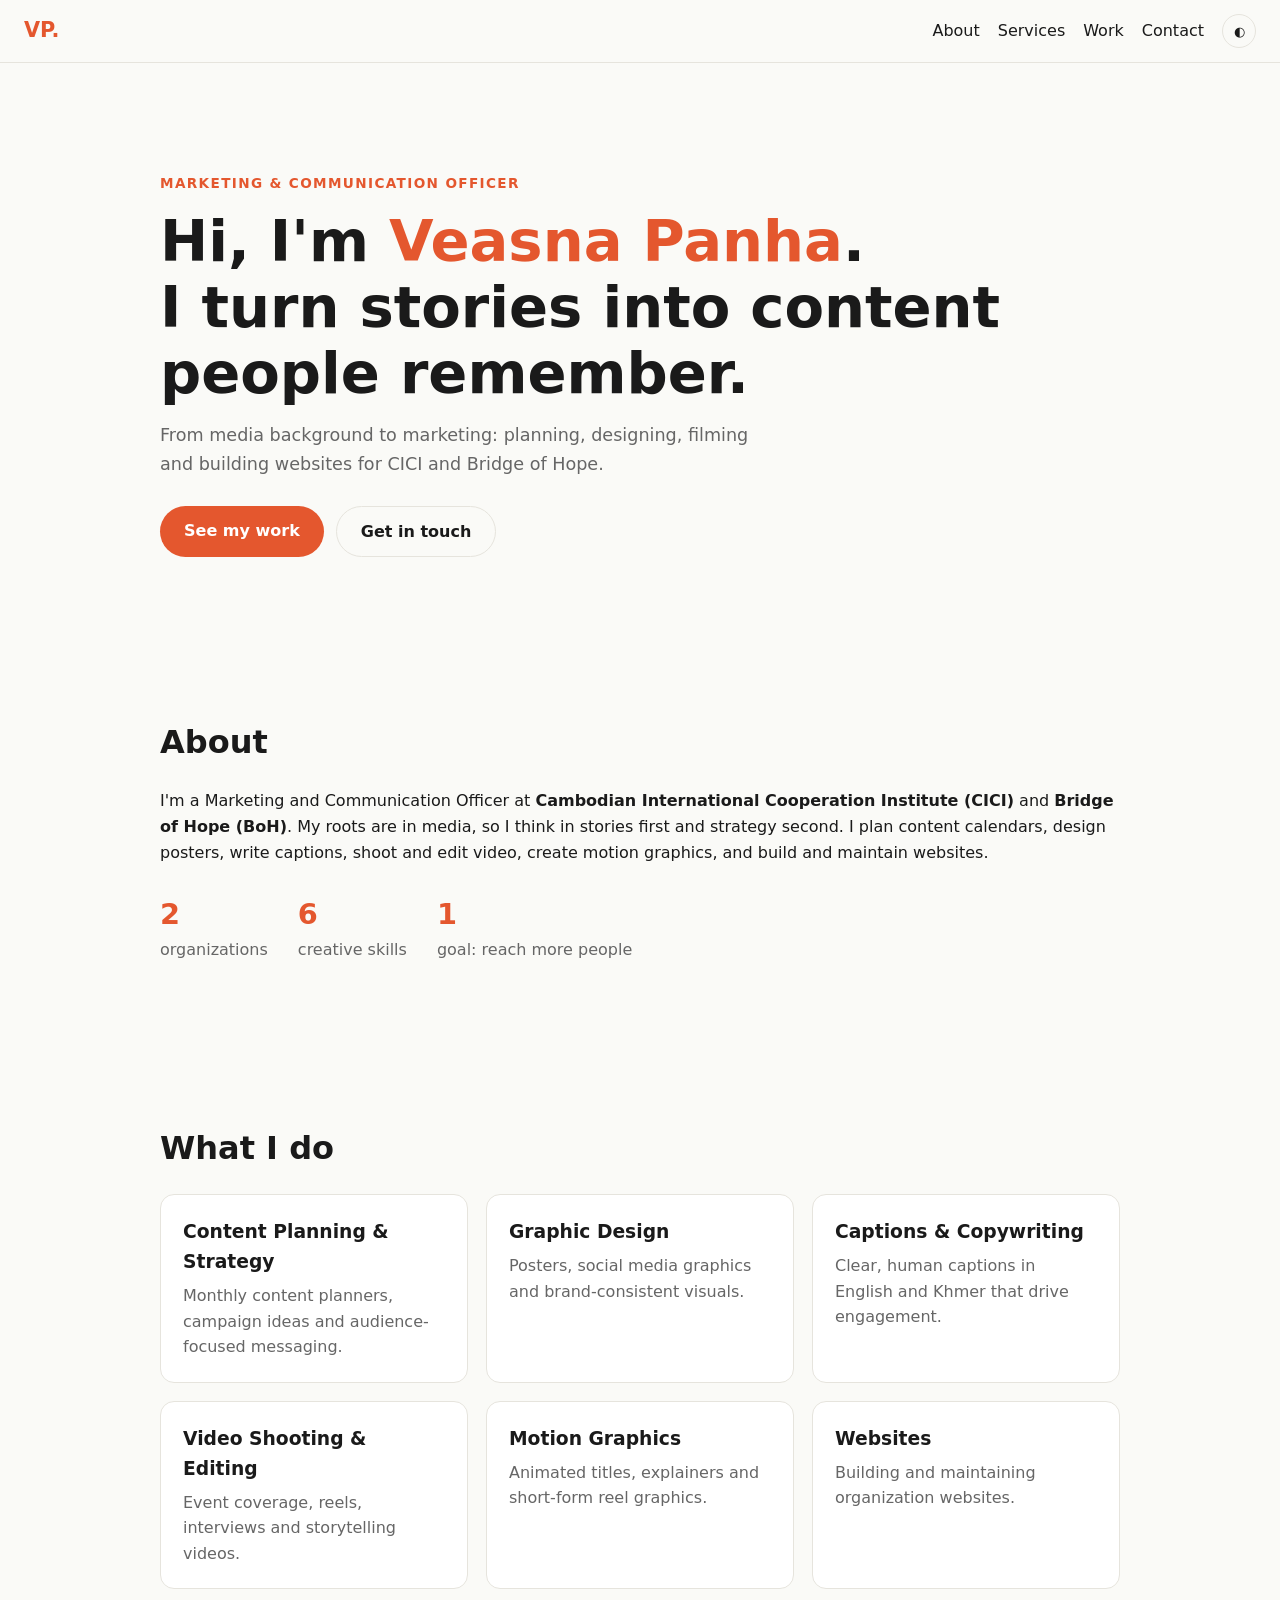
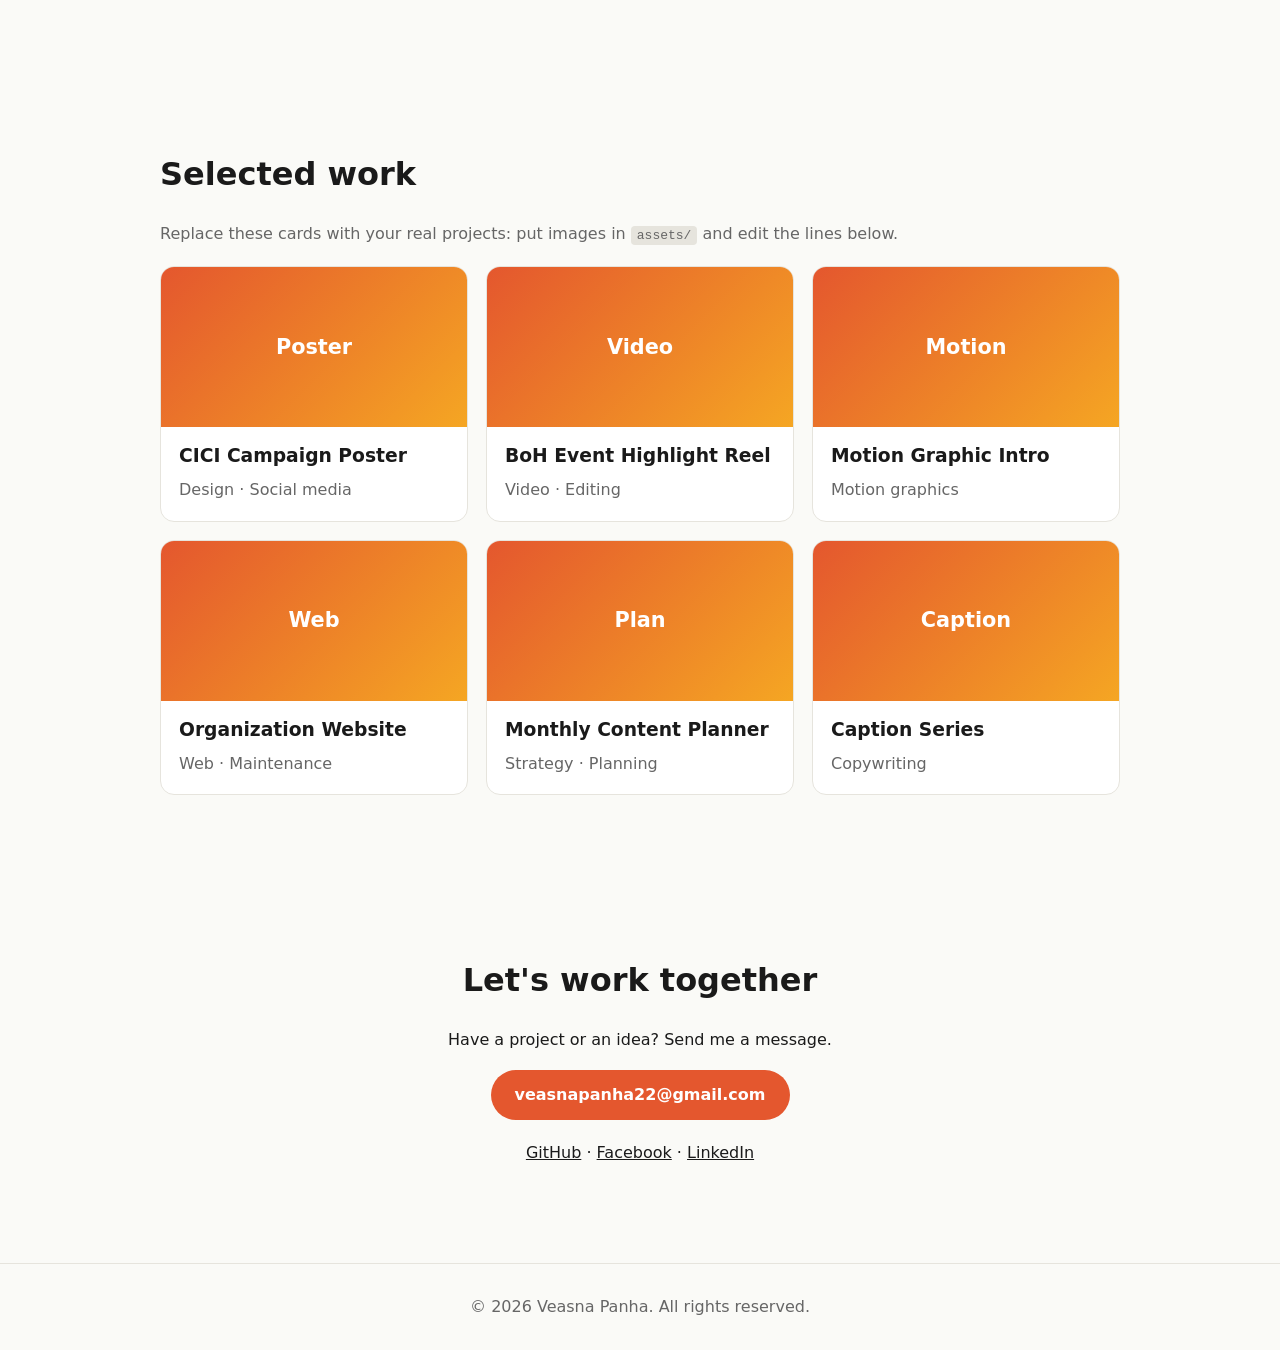
==== index.html @ 4742e097 "Add portfolio website Co-Authored-By: Claude Sonnet 5.5 <noreply@anthropic.com> Claude-Session: http" ====
<!doctype html>
<html lang="en">
<head>
<meta charset="utf-8">
<meta name="viewport" content="width=device-width, initial-scale=1">
<title>Veasna Panha — Marketing & Communication Officer</title>
<meta name="description" content="Portfolio of Veasna Panha: marketing strategy, content planning, design, video, motion graphics and web.">
<link rel="stylesheet" href="style.css">
</head>
<body>
<header class="nav">
  <a class="logo" href="#home">VP.</a>
  <nav>
    <a href="#about">About</a>
    <a href="#services">Services</a>
    <a href="#work">Work</a>
    <a href="#contact">Contact</a>
    <button id="theme" aria-label="Toggle dark mode">◐</button>
  </nav>
</header>

<main>
<section id="home" class="hero">
  <p class="eyebrow">Marketing &amp; Communication Officer</p>
  <h1>Hi, I'm <span>Veasna Panha</span>.<br>I turn stories into content people remember.</h1>
  <p class="lead">From media background to marketing: planning, designing, filming and building websites for CICI and Bridge of Hope.</p>
  <div class="cta">
    <a class="btn" href="#work">See my work</a>
    <a class="btn ghost" href="#contact">Get in touch</a>
  </div>
</section>

<section id="about">
  <h2>About</h2>
  <p>I'm a Marketing and Communication Officer at <strong>Cambodian International Cooperation Institute (CICI)</strong> and <strong>Bridge of Hope (BoH)</strong>. My roots are in media, so I think in stories first and strategy second. I plan content calendars, design posters, write captions, shoot and edit video, create motion graphics, and build and maintain websites.</p>
  <ul class="stats">
    <li><b>2</b> organizations</li>
    <li><b>6</b> creative skills</li>
    <li><b>1</b> goal: reach more people</li>
  </ul>
</section>

<section id="services">
  <h2>What I do</h2>
  <div class="grid">
    <article><h3>Content Planning &amp; Strategy</h3><p>Monthly content planners, campaign ideas and audience-focused messaging.</p></article>
    <article><h3>Graphic Design</h3><p>Posters, social media graphics and brand-consistent visuals.</p></article>
    <article><h3>Captions &amp; Copywriting</h3><p>Clear, human captions in English and Khmer that drive engagement.</p></article>
    <article><h3>Video Shooting &amp; Editing</h3><p>Event coverage, reels, interviews and storytelling videos.</p></article>
    <article><h3>Motion Graphics</h3><p>Animated titles, explainers and short-form reel graphics.</p></article>
    <article><h3>Websites</h3><p>Building and maintaining organization websites.</p></article>
  </div>
</section>

<section id="work">
  <h2>Selected work</h2>
  <p class="muted">Replace these cards with your real projects: put images in <code>assets/</code> and edit the lines below.</p>
  <div class="grid work">
    <a class="card" href="#"><div class="thumb">Poster</div><h3>CICI Campaign Poster</h3><p>Design · Social media</p></a>
    <a class="card" href="#"><div class="thumb">Video</div><h3>BoH Event Highlight Reel</h3><p>Video · Editing</p></a>
    <a class="card" href="#"><div class="thumb">Motion</div><h3>Motion Graphic Intro</h3><p>Motion graphics</p></a>
    <a class="card" href="#"><div class="thumb">Web</div><h3>Organization Website</h3><p>Web · Maintenance</p></a>
    <a class="card" href="#"><div class="thumb">Plan</div><h3>Monthly Content Planner</h3><p>Strategy · Planning</p></a>
    <a class="card" href="#"><div class="thumb">Caption</div><h3>Caption Series</h3><p>Copywriting</p></a>
  </div>
</section>

<section id="contact">
  <h2>Let's work together</h2>
  <p>Have a project or an idea? Send me a message.</p>
  <a class="btn" href="mailto:veasnapanha22@gmail.com">veasnapanha22@gmail.com</a>
  <p class="social"><a href="https://github.com/VeasnaPanha">GitHub</a> · <a href="#">Facebook</a> · <a href="#">LinkedIn</a></p>
</section>
</main>

<footer>© <span id="year"></span> Veasna Panha. All rights reserved.</footer>
<script src="script.js"></script>
</body>
</html>
---- style.css ----
:root{--bg:#fafaf7;--fg:#1a1a1a;--muted:#666;--card:#fff;--accent:#e4572e;--line:#e6e4dd}
[data-theme=dark]{--bg:#121212;--fg:#f2f2f2;--muted:#a0a0a0;--card:#1c1c1c;--accent:#ff7a50;--line:#2a2a2a}
*{box-sizing:border-box;margin:0}
html{scroll-behavior:smooth}
body{font-family:system-ui,-apple-system,Segoe UI,sans-serif;background:var(--bg);color:var(--fg);line-height:1.6}
a{color:inherit}
section{max-width:1000px;margin:auto;padding:80px 20px}
h2{font-size:2rem;margin-bottom:20px}
.nav{position:sticky;top:0;display:flex;justify-content:space-between;align-items:center;padding:14px 24px;background:var(--bg);border-bottom:1px solid var(--line);z-index:5}
.logo{font-weight:800;text-decoration:none;font-size:1.3rem;color:var(--accent)}
.nav nav{display:flex;gap:18px;align-items:center}
.nav a{text-decoration:none}.nav a:hover{color:var(--accent)}
#theme{background:none;border:1px solid var(--line);color:var(--fg);border-radius:50%;width:34px;height:34px;cursor:pointer}
.hero{padding-top:110px}
.eyebrow{color:var(--accent);font-weight:600;text-transform:uppercase;letter-spacing:.1em;font-size:.85rem}
h1{font-size:clamp(2rem,6vw,3.6rem);line-height:1.15;margin:14px 0}
h1 span{color:var(--accent)}
.lead{color:var(--muted);max-width:600px;font-size:1.1rem}
.cta{margin-top:28px;display:flex;gap:12px;flex-wrap:wrap}
.btn{display:inline-block;background:var(--accent);color:#fff;padding:12px 24px;border-radius:999px;text-decoration:none;font-weight:600}
.btn.ghost{background:none;color:var(--fg);border:1px solid var(--line)}
.stats{display:flex;gap:30px;flex-wrap:wrap;list-style:none;padding:0;margin-top:26px;color:var(--muted)}
.stats b{font-size:1.8rem;color:var(--accent);display:block}
.grid{display:grid;grid-template-columns:repeat(auto-fill,minmax(270px,1fr));gap:18px;margin-top:20px}
article,.card{background:var(--card);border:1px solid var(--line);border-radius:14px;padding:22px;text-decoration:none}
article h3,.card h3{margin-bottom:6px}
article p,.card p,.muted{color:var(--muted)}
.card{padding:0;overflow:hidden;transition:transform .2s}.card:hover{transform:translateY(-4px)}
.card h3,.card p{padding:0 18px}.card p{padding-bottom:18px}
.thumb{height:160px;background:linear-gradient(135deg,var(--accent),#f5a623);display:grid;place-items:center;color:#fff;font-weight:700;font-size:1.3rem;margin-bottom:14px}
code{background:var(--line);padding:2px 6px;border-radius:4px}
#contact{text-align:center}#contact p{margin-bottom:18px}.social{margin-top:20px}
footer{text-align:center;padding:30px;color:var(--muted);border-top:1px solid var(--line)}
@media(max-width:560px){.nav nav a{display:none}}
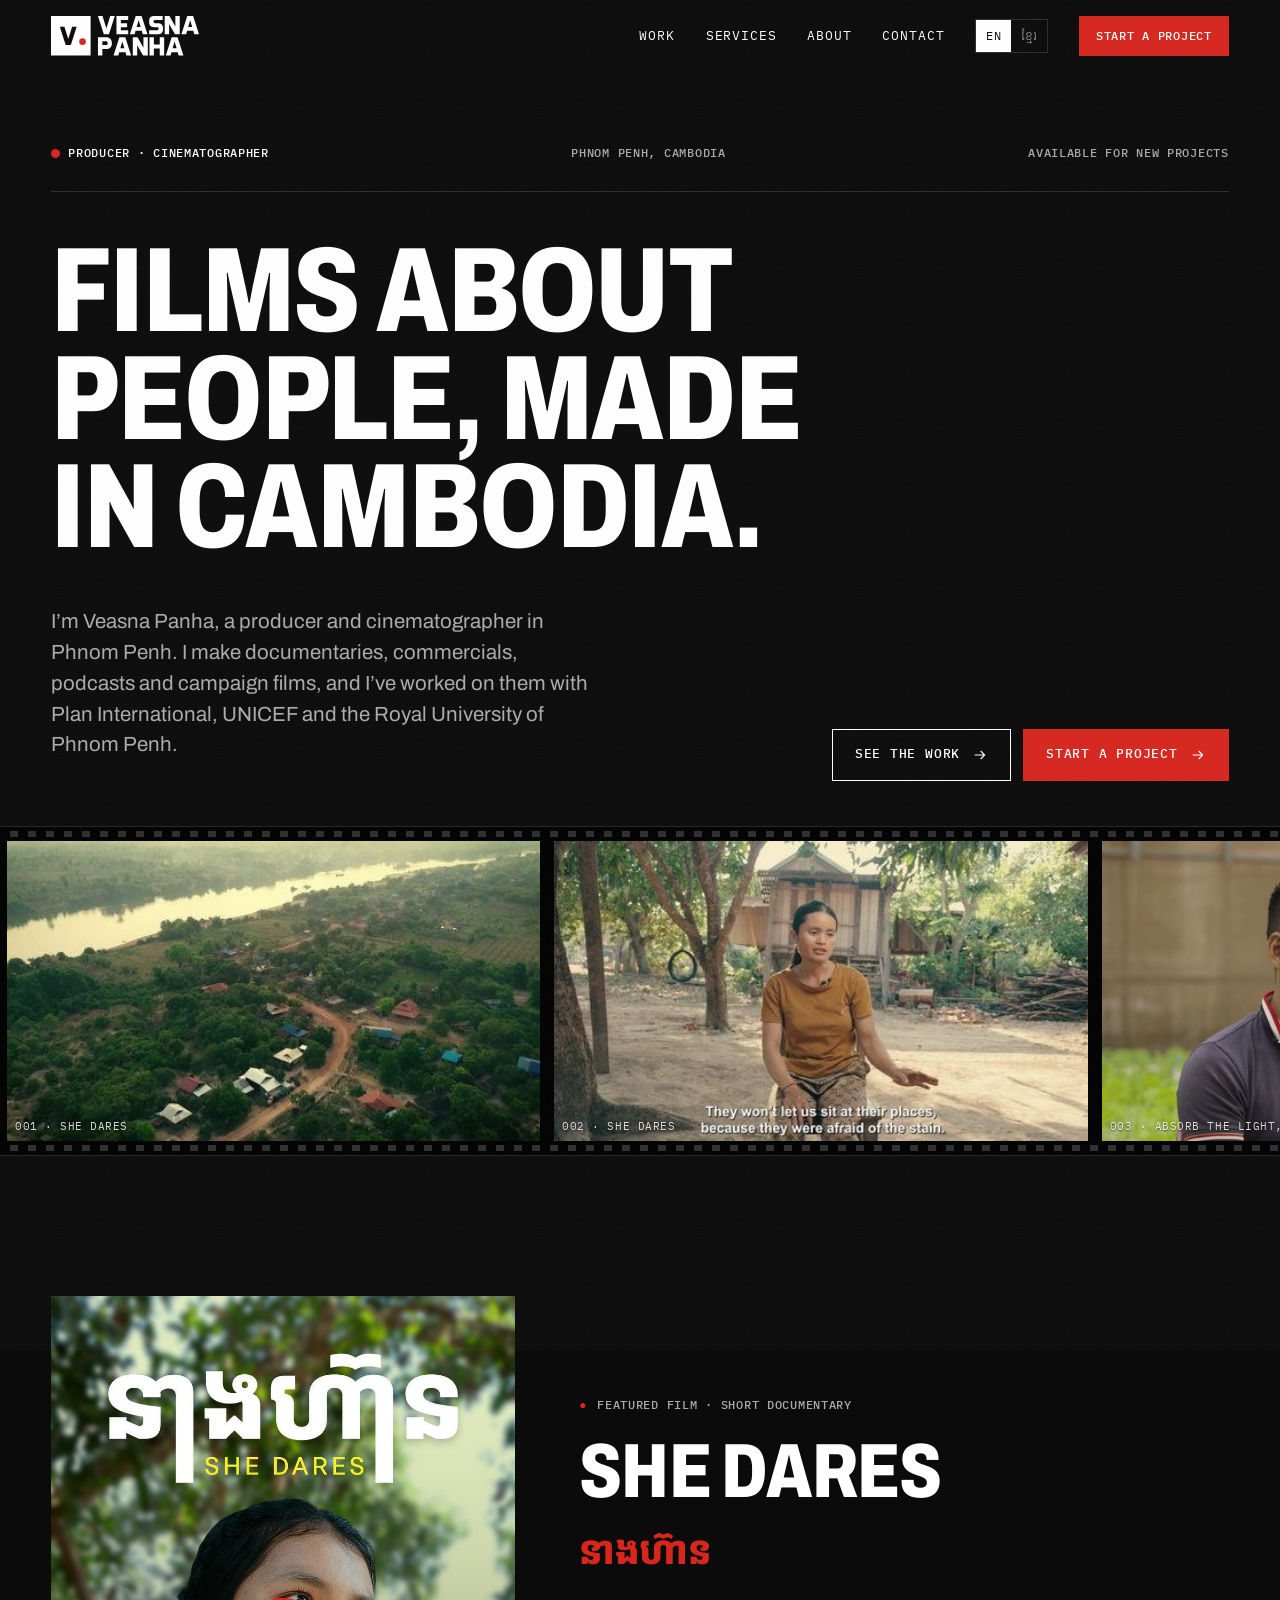
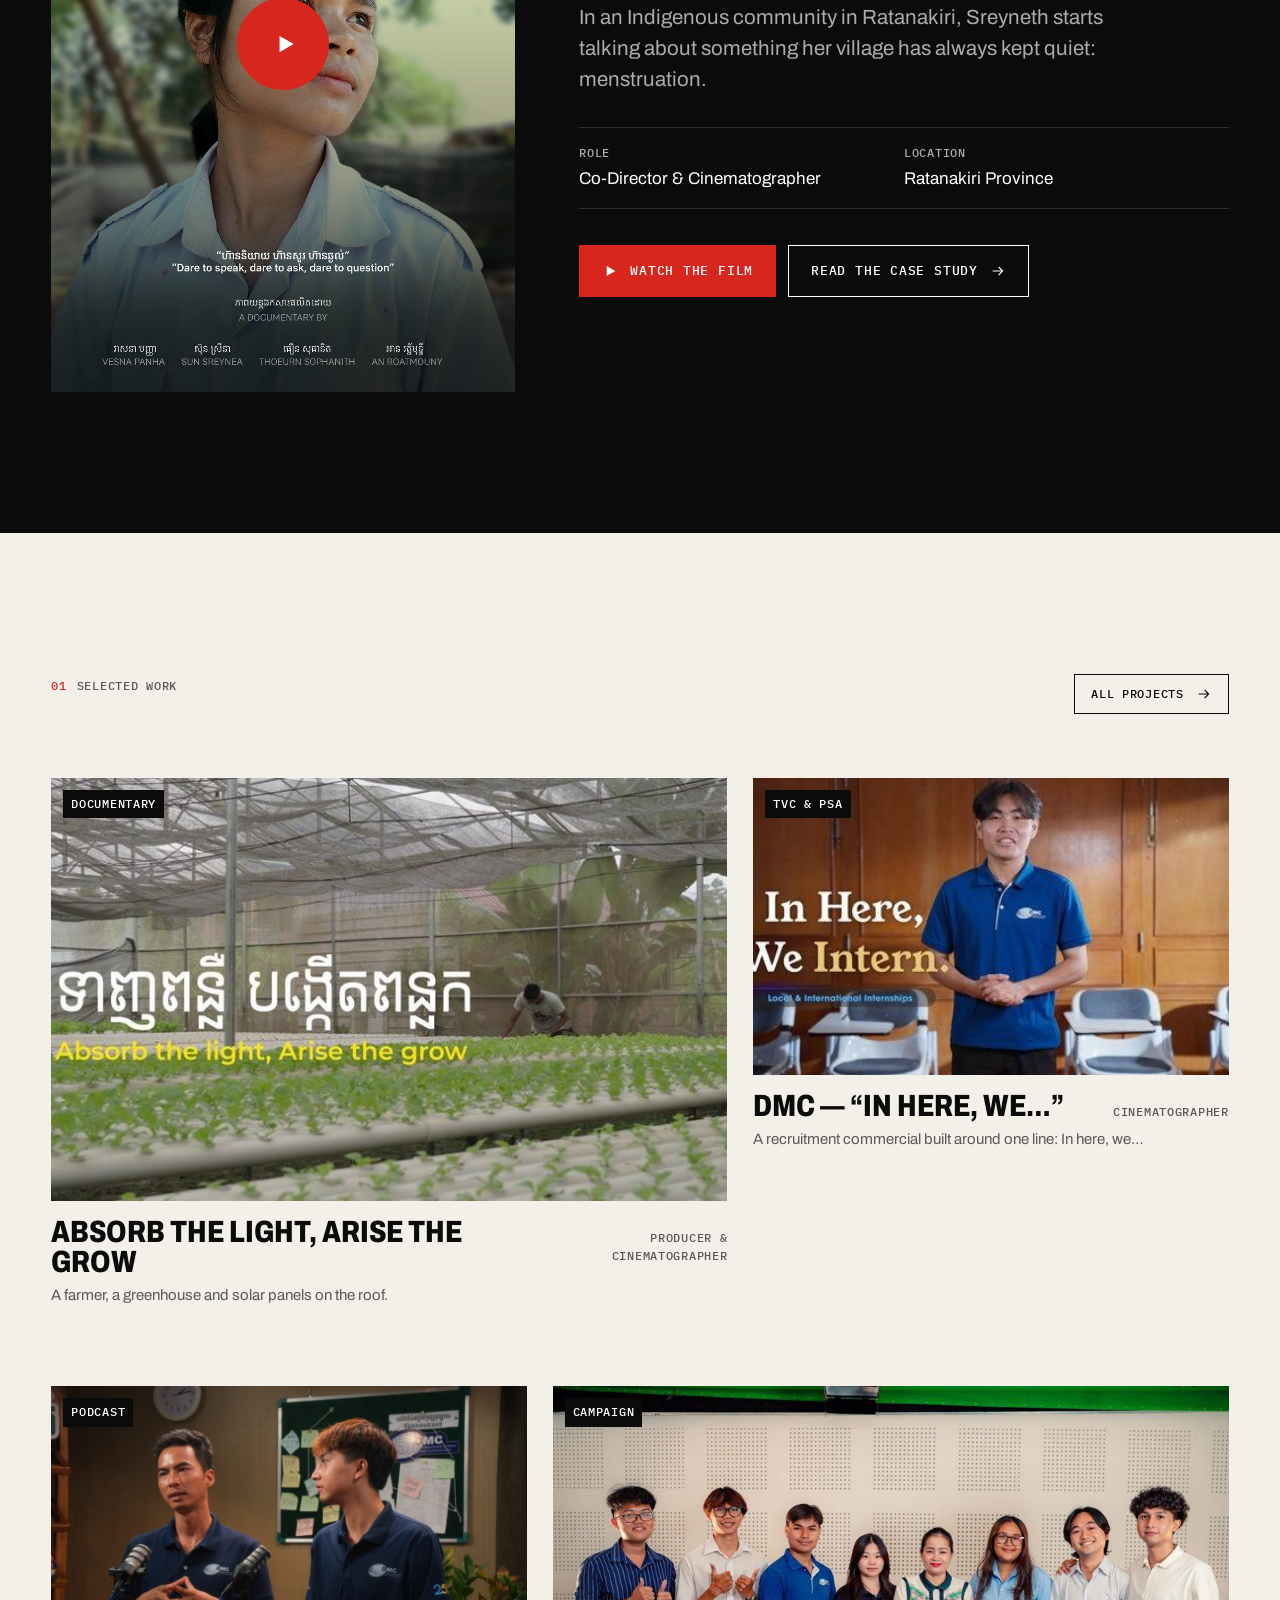
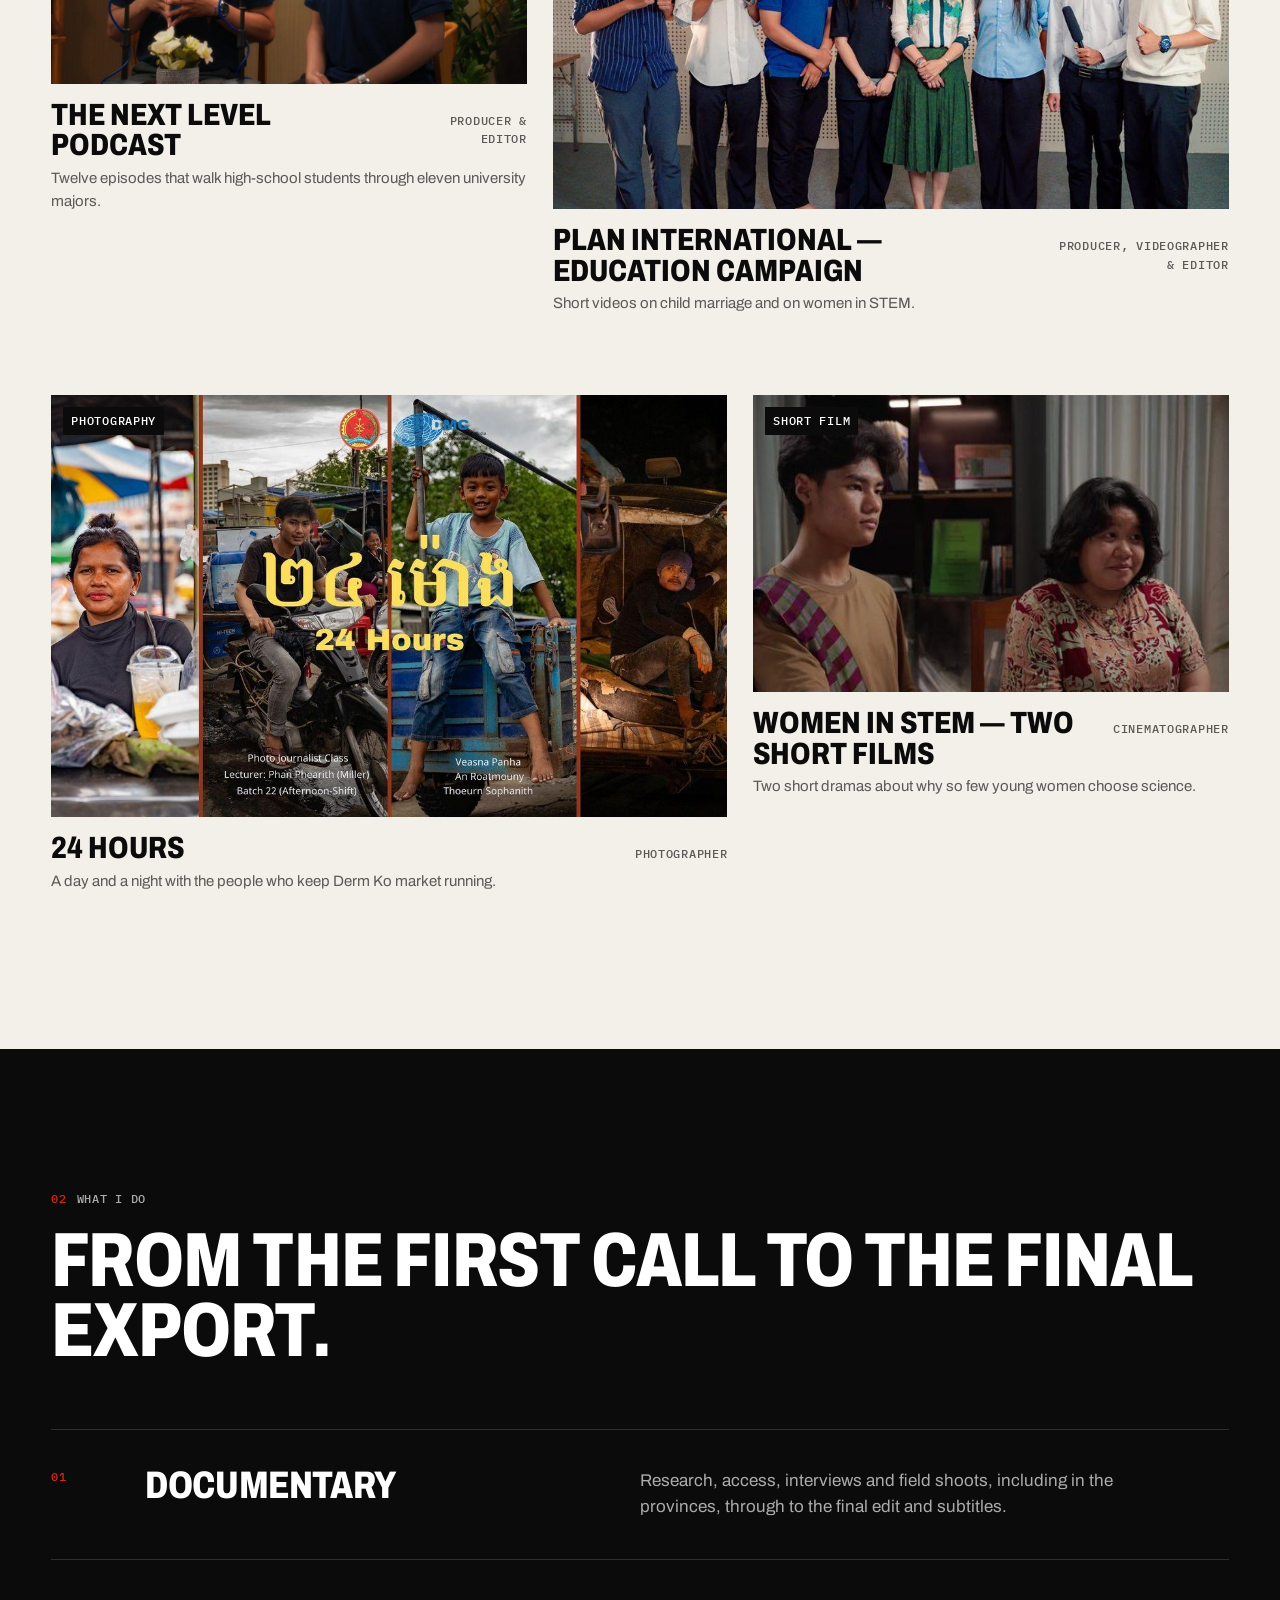
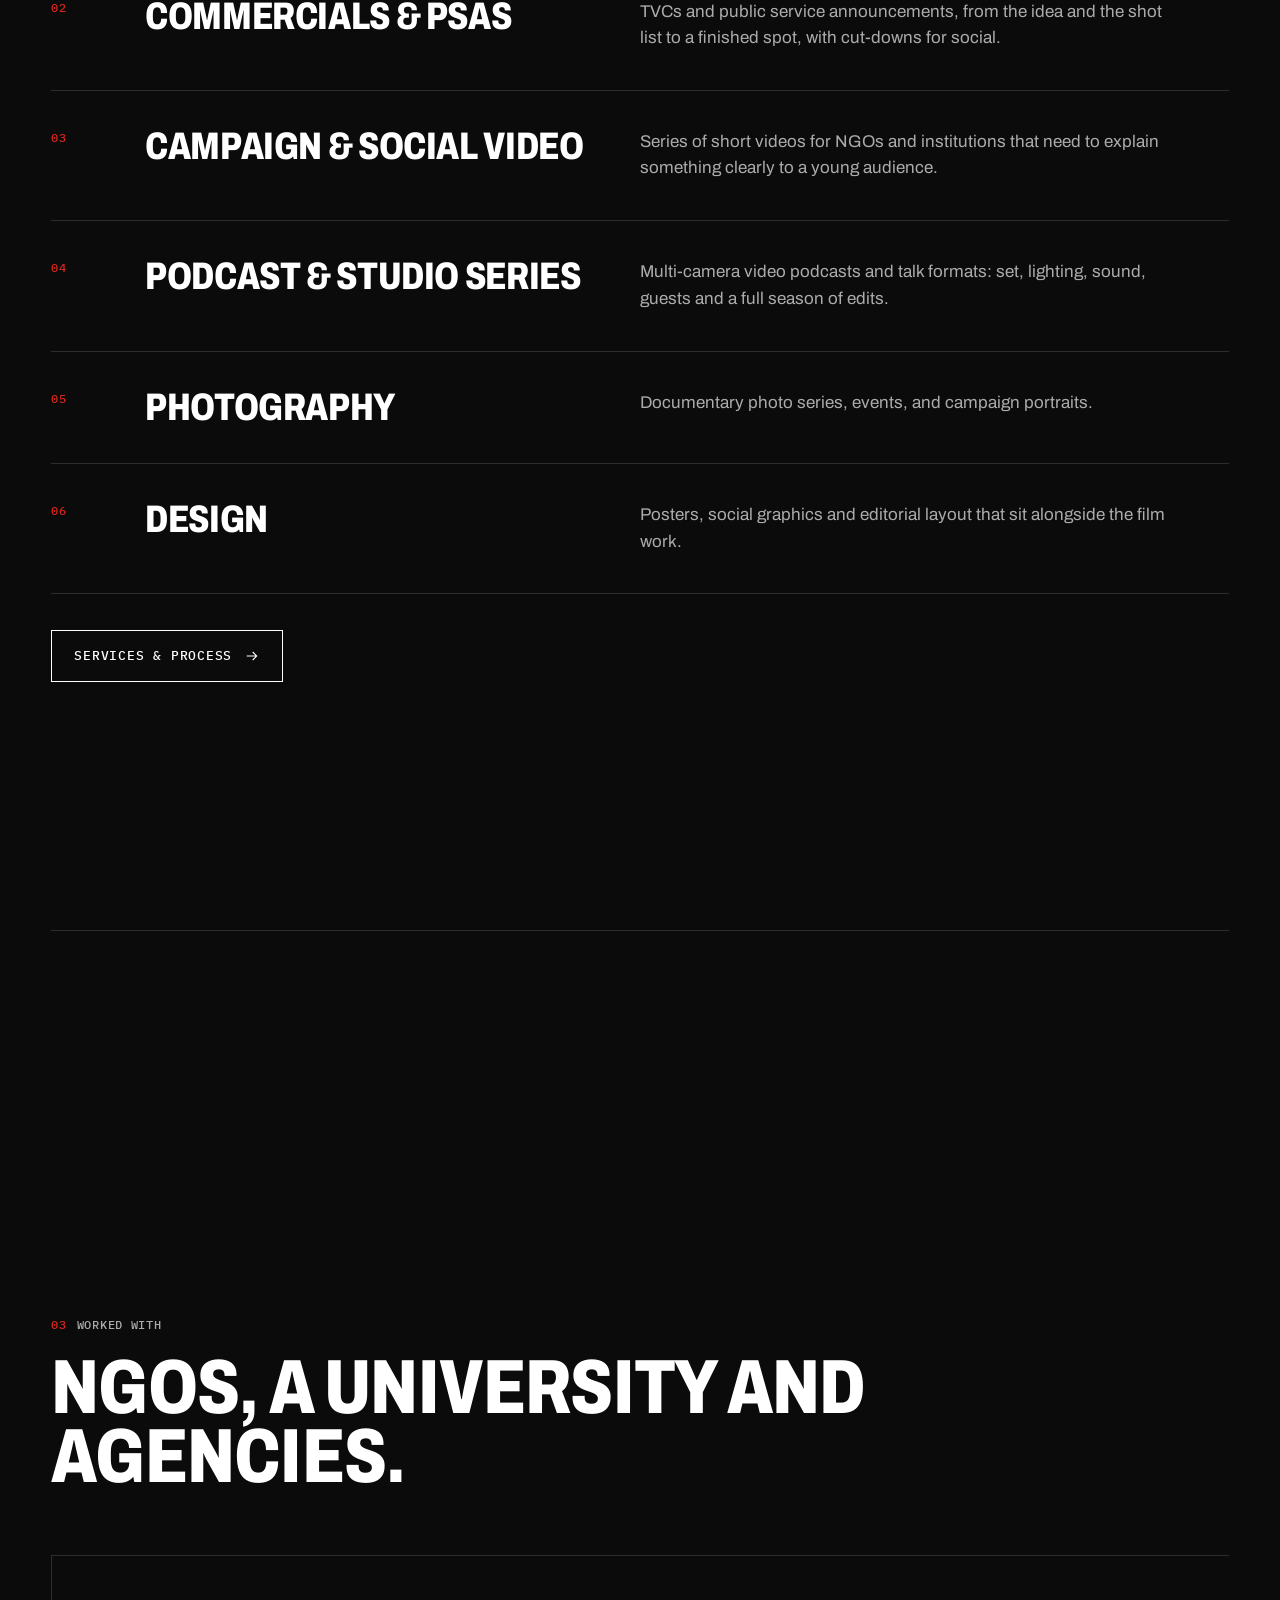
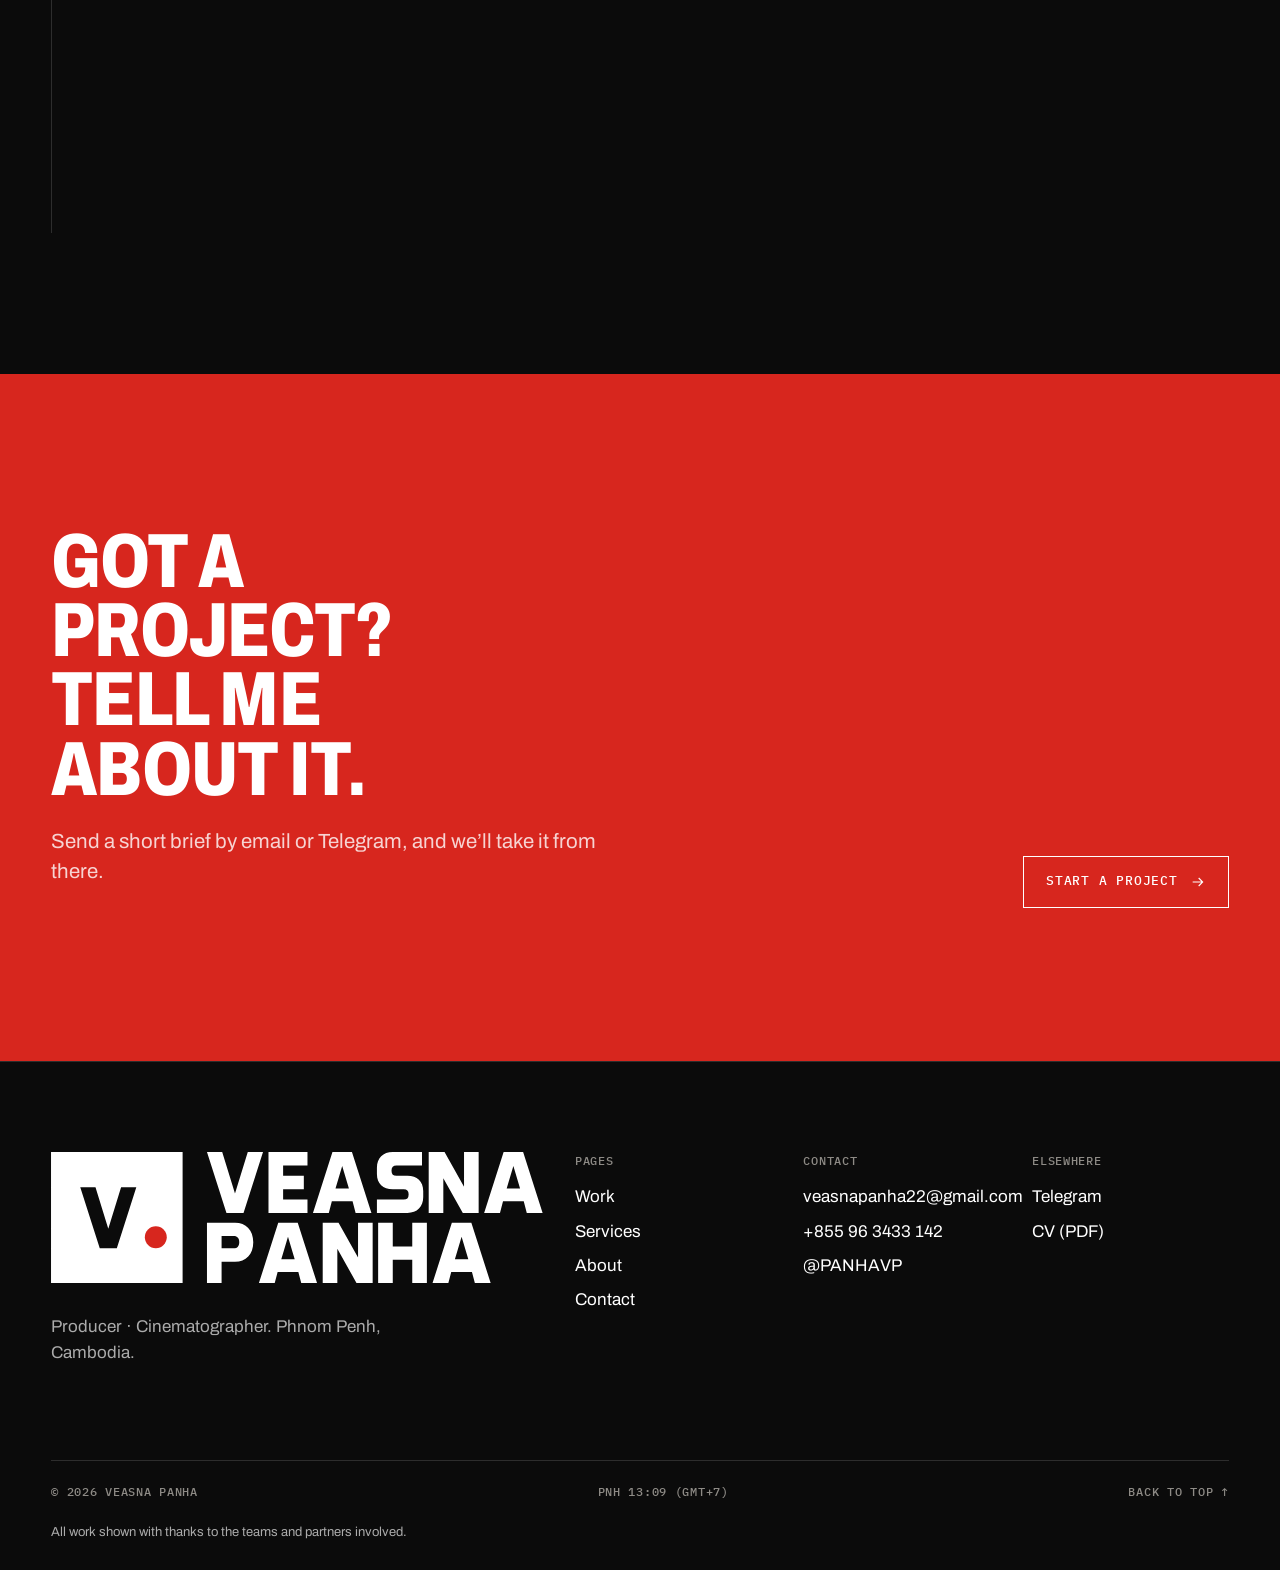
==== commit 1cea94d4: "Replace with bilingual portfolio website (Khmer/English) Co-Authored-By: Claude Sonnet 5.5 <noreply@" ====
--- a/index.html
+++ b/index.html
@@ -1,79 +1,95 @@
 <!doctype html>
-<html lang="en">
+<html lang="en" class="no-js">
 <head>
 <meta charset="utf-8">
-<meta name="viewport" content="width=device-width, initial-scale=1">
-<title>Veasna Panha — Marketing & Communication Officer</title>
-<meta name="description" content="Portfolio of Veasna Panha: marketing strategy, content planning, design, video, motion graphics and web.">
-<link rel="stylesheet" href="style.css">
+<meta name="viewport" content="width=device-width, initial-scale=1, viewport-fit=cover">
+<title>Veasna Panha — Producer & Cinematographer, Phnom Penh</title>
+<meta name="description" content="Veasna Panha is a producer and cinematographer in Phnom Penh, Cambodia, making documentaries, commercials, podcasts and campaign films.">
+<meta name="author" content="Veasna Panha">
+<meta name="theme-color" content="#0b0b0b">
+<meta property="og:type" content="website">
+<meta property="og:site_name" content="Veasna Panha">
+<meta property="og:title" content="Veasna Panha — Producer & Cinematographer, Phnom Penh">
+<meta property="og:description" content="Veasna Panha is a producer and cinematographer in Phnom Penh, Cambodia, making documentaries, commercials, podcasts and campaign films.">
+<meta property="og:image" content="assets/img/og-image.jpg">
+<meta name="twitter:card" content="summary_large_image">
+<link rel="icon" href="favicon.svg" type="image/svg+xml">
+<link rel="apple-touch-icon" href="assets/img/apple-touch-icon.png">
+<link rel="manifest" href="site.webmanifest">
+<link rel="preconnect" href="https://fonts.googleapis.com">
+<link rel="preconnect" href="https://fonts.gstatic.com" crossorigin>
+<link rel="stylesheet" href="https://fonts.googleapis.com/css2?family=Archivo:ital,wdth,wght@0,62..125,300..900;1,62..125,300..900&family=IBM+Plex+Mono:wght@400;500&family=Kantumruy+Pro:wght@300..700&display=swap">
+<link rel="stylesheet" href="assets/css/style.css">
 </head>
-<body>
-<header class="nav">
-  <a class="logo" href="#home">VP.</a>
-  <nav>
-    <a href="#about">About</a>
-    <a href="#services">Services</a>
-    <a href="#work">Work</a>
-    <a href="#contact">Contact</a>
-    <button id="theme" aria-label="Toggle dark mode">◐</button>
-  </nav>
-</header>
+<body data-page="home" id="top">
+<a class="skip" href="#main" data-i18n="skip">Skip to content</a>
+<header id="site-header" class="site-header"></header>
+<main id="main">
 
-<main>
-<section id="home" class="hero">
-  <p class="eyebrow">Marketing &amp; Communication Officer</p>
-  <h1>Hi, I'm <span>Veasna Panha</span>.<br>I turn stories into content people remember.</h1>
-  <p class="lead">From media background to marketing: planning, designing, filming and building websites for CICI and Bridge of Hope.</p>
-  <div class="cta">
-    <a class="btn" href="#work">See my work</a>
-    <a class="btn ghost" href="#contact">Get in touch</a>
+<section class="hero">
+  <div class="wrap">
+    <div class="hero-meta mono">
+      <span class="rec"><span class="rec-dot"></span><span data-i18n="role.short">Producer · Cinematographer</span></span>
+      <span data-city>Phnom Penh, Cambodia</span>
+      <span data-status>Available for new projects</span>
+    </div>
+    <h1 class="display h1" data-i18n="home.h1">Films about people, made in Cambodia.</h1>
+    <div class="hero-foot">
+      <p class="lead" data-i18n="home.intro">I’m Veasna Panha, a producer and cinematographer in Phnom Penh.</p>
+      <div class="actions">
+        <a class="btn" href="work.html"><span data-i18n="home.viewWork">See the work</span><svg viewBox="0 0 24 24" fill="none" stroke="currentColor" stroke-width="1.6" aria-hidden="true"><path d="M4 12h15M13 6l6 6-6 6"/></svg></a>
+        <a class="btn btn--red" href="contact.html"><span data-i18n="nav.start">Start a project</span><svg viewBox="0 0 24 24" fill="none" stroke="currentColor" stroke-width="1.6" aria-hidden="true"><path d="M4 12h15M13 6l6 6-6 6"/></svg></a>
+      </div>
+    </div>
+  </div>
+  <div class="strip" id="strip"></div>
+</section>
+
+<section class="sec"><div class="wrap" id="featured"></div></section>
+
+<section class="sec paper">
+  <div class="wrap">
+    <div class="sec-head"><div><span class="mono"><span class="idx">01</span><span data-i18n="home.selected">Selected work</span></span></div>
+      <a class="btn btn--sm" href="work.html"><span data-i18n="home.allWork">All projects</span><svg viewBox="0 0 24 24" fill="none" stroke="currentColor" stroke-width="1.6" aria-hidden="true"><path d="M4 12h15M13 6l6 6-6 6"/></svg></a></div>
+    <div class="grid-work" id="selected"></div>
   </div>
 </section>
 
-<section id="about">
-  <h2>About</h2>
-  <p>I'm a Marketing and Communication Officer at <strong>Cambodian International Cooperation Institute (CICI)</strong> and <strong>Bridge of Hope (BoH)</strong>. My roots are in media, so I think in stories first and strategy second. I plan content calendars, design posters, write captions, shoot and edit video, create motion graphics, and build and maintain websites.</p>
-  <ul class="stats">
-    <li><b>2</b> organizations</li>
-    <li><b>6</b> creative skills</li>
-    <li><b>1</b> goal: reach more people</li>
-  </ul>
-</section>
-
-<section id="services">
-  <h2>What I do</h2>
-  <div class="grid">
-    <article><h3>Content Planning &amp; Strategy</h3><p>Monthly content planners, campaign ideas and audience-focused messaging.</p></article>
-    <article><h3>Graphic Design</h3><p>Posters, social media graphics and brand-consistent visuals.</p></article>
-    <article><h3>Captions &amp; Copywriting</h3><p>Clear, human captions in English and Khmer that drive engagement.</p></article>
-    <article><h3>Video Shooting &amp; Editing</h3><p>Event coverage, reels, interviews and storytelling videos.</p></article>
-    <article><h3>Motion Graphics</h3><p>Animated titles, explainers and short-form reel graphics.</p></article>
-    <article><h3>Websites</h3><p>Building and maintaining organization websites.</p></article>
+<section class="sec">
+  <div class="wrap">
+    <div class="sec-head"><div><span class="mono"><span class="idx">02</span><span data-i18n="home.what">What I do</span></span>
+      <h2 class="display h2" data-i18n="home.whatH">From the first call to the final export.</h2></div></div>
+    <div class="svc-list" id="svc-short"></div>
+    <p style="margin-top:36px"><a class="btn" href="services.html"><span data-i18n="home.allServices">Services &amp; process</span><svg viewBox="0 0 24 24" fill="none" stroke="currentColor" stroke-width="1.6" aria-hidden="true"><path d="M4 12h15M13 6l6 6-6 6"/></svg></a></p>
   </div>
 </section>
 
-<section id="work">
-  <h2>Selected work</h2>
-  <p class="muted">Replace these cards with your real projects: put images in <code>assets/</code> and edit the lines below.</p>
-  <div class="grid work">
-    <a class="card" href="#"><div class="thumb">Poster</div><h3>CICI Campaign Poster</h3><p>Design · Social media</p></a>
-    <a class="card" href="#"><div class="thumb">Video</div><h3>BoH Event Highlight Reel</h3><p>Video · Editing</p></a>
-    <a class="card" href="#"><div class="thumb">Motion</div><h3>Motion Graphic Intro</h3><p>Motion graphics</p></a>
-    <a class="card" href="#"><div class="thumb">Web</div><h3>Organization Website</h3><p>Web · Maintenance</p></a>
-    <a class="card" href="#"><div class="thumb">Plan</div><h3>Monthly Content Planner</h3><p>Strategy · Planning</p></a>
-    <a class="card" href="#"><div class="thumb">Caption</div><h3>Caption Series</h3><p>Copywriting</p></a>
+<section class="sec--tight">
+  <div class="wrap">
+    <div class="stats">
+      <div class="stat rv"><b>4+</b><span data-i18n="stat.years">years making media</span></div>
+      <div class="stat rv"><b>12</b><span data-i18n="stat.projects">projects in this portfolio</span></div>
+      <div class="stat rv"><b>12</b><span data-i18n="stat.eps">podcast episodes produced</span></div>
+      <div class="stat rv"><b>2</b><span data-i18n="stat.langs">languages, Khmer &amp; English</span></div>
+    </div>
   </div>
 </section>
 
-<section id="contact">
-  <h2>Let's work together</h2>
-  <p>Have a project or an idea? Send me a message.</p>
-  <a class="btn" href="mailto:veasnapanha22@gmail.com">veasnapanha22@gmail.com</a>
-  <p class="social"><a href="https://github.com/VeasnaPanha">GitHub</a> · <a href="#">Facebook</a> · <a href="#">LinkedIn</a></p>
+<section class="sec">
+  <div class="wrap">
+    <div class="sec-head"><div><span class="mono"><span class="idx">03</span><span data-i18n="home.partners">Worked with</span></span>
+      <h2 class="display h2" data-i18n="home.partnersH">NGOs, a university and agencies.</h2></div></div>
+    <ul class="partners" id="partners"></ul>
+  </div>
 </section>
+<section class="cta on-red"><div class="wrap cta-row">
+  <div><h2 class="display h2 rv" data-i18n="cta.h">Got a project? Tell me about it.</h2><p class="lead rv" style="margin-top:22px;color:var(--fg-2)" data-i18n="cta.p">Send a short brief.</p></div>
+  <a class="btn rv" href="contact.html"><span data-i18n="nav.start">Start a project</span><svg viewBox="0 0 24 24" fill="none" stroke="currentColor" stroke-width="1.6" aria-hidden="true"><path d="M4 12h15M13 6l6 6-6 6"/></svg></a>
+</div></section>
 </main>
-
-<footer>© <span id="year"></span> Veasna Panha. All rights reserved.</footer>
-<script src="script.js"></script>
+<footer id="site-footer" class="site-footer"></footer>
+<div class="grain" aria-hidden="true"></div>
+<script src="assets/js/projects.js"></script>
+<script src="assets/js/app.js"></script>
 </body>
 </html>
--- a/assets/css/style.css
+++ b/assets/css/style.css
@@ -0,0 +1,489 @@
+/* ==========================================================================
+   Veasna Panha — site styles
+   Colours: red / white / black. Fonts: Archivo (Latin), Kantumruy Pro (Khmer),
+   IBM Plex Mono (labels).
+   ========================================================================== */
+
+:root {
+  --black: #0b0b0b;
+  --ink: #141414;
+  --ink-2: #1d1d1d;
+  --white: #ffffff;
+  --paper: #f3f0ea;
+  --red: #d7261e;
+  --red-dark: #b01c15;
+  --mute: #8e8b86;
+  --line: rgba(255, 255, 255, 0.14);
+  --line-dark: rgba(11, 11, 11, 0.14);
+
+  --bg: var(--black);
+  --fg: var(--white);
+  --fg-2: rgba(255, 255, 255, 0.66);
+  --rule: var(--line);
+
+  --f-display: "Archivo", "Helvetica Neue", Arial, sans-serif;
+  --f-body: "Archivo", "Helvetica Neue", Arial, sans-serif;
+  --f-mono: "IBM Plex Mono", ui-monospace, Menlo, monospace;
+  --f-km: "Kantumruy Pro", "Khmer OS Battambang", sans-serif;
+
+  --gutter: clamp(16px, 4vw, 56px);
+  --max: 1440px;
+  --header-h: 72px;
+  --ease: cubic-bezier(0.2, 0.7, 0.1, 1);
+}
+
+html[lang="km"] {
+  --f-display: "Kantumruy Pro", "Archivo", sans-serif;
+  --f-body: "Kantumruy Pro", "Archivo", sans-serif;
+}
+
+/* Light sections */
+.paper {
+  --bg: var(--paper);
+  --fg: var(--black);
+  --fg-2: rgba(11, 11, 11, 0.66);
+  --rule: var(--line-dark);
+  background: var(--bg);
+  color: var(--fg);
+}
+.on-red {
+  --bg: var(--red);
+  --fg: var(--white);
+  --fg-2: rgba(255, 255, 255, 0.8);
+  --rule: rgba(255, 255, 255, 0.3);
+  background: var(--bg);
+  color: var(--fg);
+}
+
+*, *::before, *::after { box-sizing: border-box; }
+html { -webkit-text-size-adjust: 100%; scroll-behavior: smooth; }
+@media (prefers-reduced-motion: reduce) { html { scroll-behavior: auto; } }
+body {
+  margin: 0;
+  background: var(--black);
+  color: var(--white);
+  font-family: var(--f-body);
+  font-size: 17px;
+  line-height: 1.55;
+  font-weight: 400;
+  -webkit-font-smoothing: antialiased;
+  text-rendering: optimizeLegibility;
+  overflow-x: hidden;
+}
+html[lang="km"] body { line-height: 1.85; font-size: 16.5px; }
+img { max-width: 100%; display: block; }
+a { color: inherit; text-decoration: none; }
+button { font: inherit; color: inherit; background: none; border: 0; padding: 0; cursor: pointer; }
+::selection { background: var(--red); color: var(--white); }
+:focus-visible { outline: 2px solid var(--red); outline-offset: 3px; }
+
+.skip { position: absolute; left: -9999px; top: 8px; z-index: 200; background: var(--red); color: #fff; padding: 10px 14px; }
+.skip:focus { left: 8px; }
+
+.wrap { width: 100%; max-width: var(--max); margin: 0 auto; padding: 0 var(--gutter); }
+
+/* ---------- Type ---------- */
+.mono {
+  font-family: var(--f-mono);
+  font-size: 12px;
+  letter-spacing: 0.06em;
+  text-transform: uppercase;
+  font-weight: 500;
+}
+html[lang="km"] .mono:not(.keep-latin) {
+  font-family: var(--f-km);
+  text-transform: none;
+  letter-spacing: 0;
+  font-size: 13px;
+}
+.display {
+  font-family: var(--f-display);
+  font-weight: 800;
+  font-stretch: 78%;
+  text-transform: uppercase;
+  line-height: 0.9;
+  letter-spacing: -0.01em;
+  margin: 0;
+}
+html[lang="km"] .display {
+  text-transform: none;
+  font-weight: 700;
+  line-height: 1.25;
+  letter-spacing: 0;
+}
+.h1 { font-size: clamp(3rem, 9.4vw, 9.5rem); }
+.h2 { font-size: clamp(2.4rem, 6vw, 5.6rem); }
+.h3 { font-size: clamp(1.6rem, 3vw, 2.6rem); }
+html[lang="km"] .h1 { font-size: clamp(2.3rem, 6.6vw, 6.4rem); }
+html[lang="km"] .h2 { font-size: clamp(1.9rem, 4.4vw, 4rem); }
+html[lang="km"] .h3 { font-size: clamp(1.35rem, 2.4vw, 2rem); }
+.lead { font-size: clamp(1.1rem, 1.6vw, 1.4rem); line-height: 1.5; color: var(--fg-2); max-width: 46ch; }
+html[lang="km"] .lead { line-height: 1.8; }
+.red { color: var(--red); }
+.fg2 { color: var(--fg-2); }
+p { margin: 0 0 1em; }
+
+/* ---------- Buttons ---------- */
+.btn {
+  display: inline-flex; align-items: center; gap: 12px;
+  height: 52px; padding: 0 22px;
+  border: 1px solid currentColor;
+  font-family: var(--f-mono); font-size: 13px; letter-spacing: 0.06em; text-transform: uppercase; font-weight: 500;
+  transition: background 0.25s var(--ease), color 0.25s var(--ease), border-color 0.25s var(--ease);
+  white-space: nowrap;
+}
+html[lang="km"] .btn { font-family: var(--f-km); text-transform: none; letter-spacing: 0; font-size: 14.5px; }
+.btn svg { width: 16px; height: 16px; flex: none; transition: transform 0.25s var(--ease); }
+.btn:hover svg { transform: translateX(3px); }
+.btn:hover { background: var(--fg); color: var(--bg); border-color: var(--fg); }
+.btn--red { background: var(--red); border-color: var(--red); color: #fff; }
+.btn--red:hover { background: var(--white); color: var(--black); border-color: var(--white); }
+.paper .btn--red:hover { background: var(--black); color: var(--white); border-color: var(--black); }
+.btn--sm { height: 40px; padding: 0 16px; font-size: 12px; }
+
+.link-u { background: linear-gradient(currentColor, currentColor) 0 100% / 0 1px no-repeat; transition: background-size 0.3s var(--ease); padding-bottom: 2px; }
+.link-u:hover { background-size: 100% 1px; }
+
+/* ---------- Header ---------- */
+.site-header {
+  position: fixed; inset: 0 0 auto 0; z-index: 100;
+  height: var(--header-h);
+  color: var(--white);
+  transition: background 0.3s var(--ease), transform 0.35s var(--ease);
+}
+.site-header.is-solid { background: rgba(11, 11, 11, 0.92); backdrop-filter: blur(10px); -webkit-backdrop-filter: blur(10px); border-bottom: 1px solid var(--line); }
+.site-header.is-hidden { transform: translateY(-100%); }
+.site-header .wrap { height: 100%; display: flex; align-items: center; justify-content: space-between; gap: 24px; }
+.brand { display: block; width: 148px; color: var(--white); }
+.brand svg { width: 100%; height: auto; display: block; }
+.nav { display: flex; align-items: center; gap: clamp(18px, 2.4vw, 36px); }
+.nav a.nav-link { font-family: var(--f-mono); font-size: 12.5px; letter-spacing: 0.07em; text-transform: uppercase; position: relative; padding: 6px 0; }
+html[lang="km"] .nav a.nav-link { font-family: var(--f-km); text-transform: none; letter-spacing: 0; font-size: 15px; }
+.nav a.nav-link[aria-current="page"]::before { content: ""; position: absolute; left: -12px; top: 50%; width: 6px; height: 6px; margin-top: -3px; border-radius: 50%; background: var(--red); }
+.lang {
+  display: inline-flex; border: 1px solid var(--line); height: 34px;
+}
+.lang button { padding: 0 10px; font-size: 12px; font-family: var(--f-mono); letter-spacing: 0.04em; color: rgba(255,255,255,.55); }
+.lang button.km { font-family: var(--f-km); font-size: 13px; letter-spacing: 0; }
+.lang button[aria-pressed="true"] { background: var(--white); color: var(--black); }
+.menu-btn { display: none; width: 44px; height: 44px; position: relative; }
+.menu-btn span { position: absolute; left: 10px; right: 10px; height: 2px; background: currentColor; transition: transform 0.3s var(--ease), top 0.3s var(--ease); }
+.menu-btn span:nth-child(1) { top: 17px; }
+.menu-btn span:nth-child(2) { top: 25px; }
+.menu-open .menu-btn span:nth-child(1) { top: 21px; transform: rotate(45deg); }
+.menu-open .menu-btn span:nth-child(2) { top: 21px; transform: rotate(-45deg); }
+
+.mobile-menu {
+  position: fixed; inset: 0; z-index: 90; background: var(--black);
+  padding: calc(var(--header-h) + 24px) var(--gutter) 32px;
+  display: flex; flex-direction: column; justify-content: space-between;
+  opacity: 0; visibility: hidden; transition: opacity 0.3s var(--ease), visibility 0.3s;
+}
+.menu-open .mobile-menu { opacity: 1; visibility: visible; }
+.mobile-menu nav { display: flex; flex-direction: column; }
+.mobile-menu nav a { font-family: var(--f-display); font-weight: 800; font-stretch: 78%; text-transform: uppercase; font-size: clamp(2.6rem, 13vw, 4.5rem); line-height: 1.05; border-bottom: 1px solid var(--line); padding: 6px 0; display: flex; justify-content: space-between; align-items: baseline; }
+html[lang="km"] .mobile-menu nav a { text-transform: none; font-weight: 700; font-size: clamp(2rem, 9vw, 3rem); line-height: 1.5; }
+.mobile-menu nav a small { font-family: var(--f-mono); font-size: 12px; font-weight: 400; color: var(--mute); font-stretch: 100%; }
+.mobile-menu .mm-foot { display: grid; gap: 6px; color: var(--fg-2); font-size: 15px; }
+
+@media (max-width: 900px) {
+  .nav .nav-link, .nav .btn { display: none; }
+  .menu-btn { display: block; }
+}
+
+/* ---------- Generic sections ---------- */
+section { position: relative; }
+.sec { padding: clamp(72px, 11vw, 160px) 0; }
+.sec--tight { padding: clamp(56px, 7vw, 96px) 0; }
+.sec-head { display: grid; grid-template-columns: 1fr auto; align-items: end; gap: 24px; margin-bottom: clamp(36px, 5vw, 72px); }
+.sec-head .mono { display: block; margin-bottom: 18px; color: var(--fg-2); }
+.idx { color: var(--red); margin-right: 10px; }
+.rule { border: 0; border-top: 1px solid var(--rule); margin: 0; }
+
+/* ---------- Home hero ---------- */
+.hero { padding-top: calc(var(--header-h) + clamp(40px, 8vh, 96px)); padding-bottom: 0; min-height: 100svh; display: flex; flex-direction: column; }
+.hero-meta { display: flex; justify-content: space-between; gap: 16px; flex-wrap: wrap; color: var(--fg-2); padding-bottom: 28px; border-bottom: 1px solid var(--line); }
+.hero-meta .rec { display: inline-flex; align-items: center; gap: 8px; color: var(--white); }
+.rec-dot { width: 9px; height: 9px; border-radius: 50%; background: var(--red); animation: blink 1.6s steps(2, start) infinite; }
+@keyframes blink { to { visibility: hidden; } }
+@media (prefers-reduced-motion: reduce) { .rec-dot { animation: none; } }
+.hero h1 { margin-top: clamp(28px, 5vh, 56px); max-width: 14ch; }
+html[lang="km"] .hero h1 { max-width: 16ch; }
+.hero-foot { display: grid; grid-template-columns: minmax(0, 1.1fr) minmax(0, 1fr); gap: 40px; align-items: end; margin-top: clamp(28px, 5vh, 56px); padding-bottom: clamp(32px, 5vh, 56px); }
+.hero-foot .actions { display: flex; gap: 12px; flex-wrap: wrap; justify-content: flex-end; }
+@media (max-width: 800px) { .hero-foot { grid-template-columns: 1fr; } .hero-foot .actions { justify-content: flex-start; } }
+
+/* Film strip */
+.strip { position: relative; overflow: hidden; border-top: 1px solid var(--line); border-bottom: 1px solid var(--line); background: #000; margin-top: auto; }
+.strip-track { display: flex; width: max-content; animation: strip 70s linear infinite; }
+.strip:hover .strip-track { animation-play-state: paused; }
+@keyframes strip { to { transform: translateX(-50%); } }
+@media (prefers-reduced-motion: reduce) { .strip-track { animation: none; } }
+.frame { position: relative; flex: none; height: clamp(170px, 24vw, 300px); aspect-ratio: 16 / 9; margin: 14px 7px; overflow: hidden; background: #111; }
+.frame img { width: 100%; height: 100%; object-fit: cover; filter: saturate(0.9); transition: filter 0.4s; }
+.frame:hover img { filter: saturate(1.05); }
+.frame .fno { position: absolute; left: 8px; bottom: 6px; font-family: var(--f-mono); font-size: 10.5px; color: rgba(255,255,255,.85); text-shadow: 0 1px 2px rgba(0,0,0,.6); letter-spacing: .05em; }
+.strip::before, .strip::after { content: ""; position: absolute; left: 0; right: 0; height: 6px; z-index: 2; background: repeating-linear-gradient(90deg, transparent 0 10px, rgba(255,255,255,.18) 10px 18px); }
+.strip::before { top: 4px; } .strip::after { bottom: 4px; }
+
+/* ---------- Featured ---------- */
+.feature { display: grid; grid-template-columns: minmax(0, 5fr) minmax(0, 7fr); gap: clamp(28px, 5vw, 80px); align-items: center; }
+.feature-poster { position: relative; aspect-ratio: 2 / 3; overflow: hidden; background: #111; }
+.feature-poster img { width: 100%; height: 100%; object-fit: cover; transition: transform 1.2s var(--ease); }
+.feature-poster:hover img { transform: scale(1.03); }
+.play {
+  position: absolute; left: 50%; top: 50%; transform: translate(-50%, -50%);
+  width: 92px; height: 92px; border-radius: 50%; background: var(--red); color: #fff;
+  display: grid; place-items: center; transition: transform 0.3s var(--ease), background 0.3s;
+}
+.play:hover { transform: translate(-50%, -50%) scale(1.08); }
+.play svg { width: 26px; height: 26px; margin-left: 4px; }
+.feature dl { display: grid; grid-template-columns: repeat(2, minmax(0, 1fr)); gap: 0; margin: 32px 0 36px; border-top: 1px solid var(--rule); }
+.feature dl div { padding: 16px 0; border-bottom: 1px solid var(--rule); }
+.feature dl div:nth-child(odd) { padding-right: 16px; }
+dt { color: var(--fg-2); margin-bottom: 4px; }
+dd { margin: 0; }
+@media (max-width: 860px) { .feature { grid-template-columns: 1fr; } .feature-poster { max-width: 420px; } }
+
+/* ---------- Project cards ---------- */
+.grid-work { display: grid; grid-template-columns: repeat(12, minmax(0, 1fr)); gap: clamp(16px, 2vw, 28px); row-gap: clamp(36px, 5vw, 64px); }
+.card { grid-column: span 6; display: block; }
+.card.wide { grid-column: span 7; }
+.card.narrow { grid-column: span 5; }
+.card-media { position: relative; overflow: hidden; aspect-ratio: 16 / 10; background: #151515; }
+.card.tall .card-media { aspect-ratio: 4 / 5; }
+.card-media img { width: 100%; height: 100%; object-fit: cover; transition: transform 1s var(--ease), filter .5s; }
+.card:hover .card-media img { transform: scale(1.04); }
+.card-media .tag { position: absolute; left: 12px; top: 12px; background: var(--black); color: #fff; padding: 5px 8px; }
+.card-meta { display: flex; justify-content: space-between; gap: 18px; padding-top: 16px; align-items: baseline; }
+.card-title { font-family: var(--f-display); font-weight: 800; font-stretch: 80%; text-transform: uppercase; font-size: clamp(1.4rem, 2.4vw, 2.1rem); line-height: 1; margin: 0; }
+html[lang="km"] .card-title { text-transform: none; font-weight: 700; line-height: 1.4; font-size: clamp(1.2rem, 2vw, 1.7rem); }
+.card-role { color: var(--fg-2); text-align: right; }
+.card-sub { color: var(--fg-2); margin-top: 6px; font-size: 15px; }
+@media (max-width: 760px) { .card, .card.wide, .card.narrow { grid-column: 1 / -1; } .card-meta { flex-direction: column; gap: 6px; } .card-role { text-align: left; } }
+
+/* ---------- Work index (list) ---------- */
+.filters { display: flex; flex-wrap: wrap; gap: 8px; }
+.chip { height: 38px; padding: 0 14px; border: 1px solid var(--rule); font-family: var(--f-mono); font-size: 12px; letter-spacing: .05em; text-transform: uppercase; display: inline-flex; align-items: center; gap: 8px; transition: background .2s, color .2s, border-color .2s; }
+html[lang="km"] .chip { font-family: var(--f-km); text-transform: none; letter-spacing: 0; font-size: 14px; }
+.chip sup { font-size: 10px; color: var(--mute); font-family: var(--f-mono); }
+.chip:hover { border-color: var(--fg); }
+.chip[aria-pressed="true"] { background: var(--fg); color: var(--bg); border-color: var(--fg); }
+.chip[aria-pressed="true"] sup { color: inherit; opacity: .6; }
+.view-toggle { display: inline-flex; border: 1px solid var(--rule); }
+.view-toggle button { height: 38px; padding: 0 12px; font-family: var(--f-mono); font-size: 12px; text-transform: uppercase; color: var(--fg-2); }
+.view-toggle button[aria-pressed="true"] { background: var(--fg); color: var(--bg); }
+.toolbar { display: flex; justify-content: space-between; gap: 16px; align-items: center; flex-wrap: wrap; padding: 22px 0; border-top: 1px solid var(--rule); border-bottom: 1px solid var(--rule); margin-bottom: clamp(32px, 4vw, 56px); position: sticky; top: var(--header-h); background: var(--bg); z-index: 5; }
+
+.list { border-top: 1px solid var(--rule); }
+.row { display: grid; grid-template-columns: 56px minmax(0, 2.4fr) minmax(0, 1.2fr) minmax(0, 1.4fr) 28px; gap: 20px; align-items: center; padding: 22px 0; border-bottom: 1px solid var(--rule); transition: padding .3s var(--ease), color .2s; }
+.row:hover { padding-left: 12px; }
+.row:hover .row-title { color: var(--red); }
+.row-title { font-family: var(--f-display); font-weight: 800; font-stretch: 80%; text-transform: uppercase; font-size: clamp(1.4rem, 3vw, 2.6rem); line-height: 1; transition: color .2s; }
+html[lang="km"] .row-title { text-transform: none; font-weight: 700; line-height: 1.4; font-size: clamp(1.2rem, 2.4vw, 2rem); }
+.row .arrow { width: 22px; height: 22px; }
+.row .thumb { display: none; }
+@media (max-width: 760px) {
+  .row { grid-template-columns: 80px minmax(0, 1fr); gap: 4px 14px; }
+  .row .thumb { display: block; grid-row: span 3; width: 80px; aspect-ratio: 1; object-fit: cover; }
+  .row .num, .row .arrow { display: none; }
+}
+.hover-preview { position: fixed; z-index: 60; width: 340px; aspect-ratio: 16/10; pointer-events: none; opacity: 0; transform: translate(-50%, -50%) scale(.92); transition: opacity .25s, transform .3s var(--ease); overflow: hidden; background: #111; }
+.hover-preview.on { opacity: 1; transform: translate(-50%, -50%) scale(1); }
+.hover-preview img { width: 100%; height: 100%; object-fit: cover; }
+@media (hover: none) { .hover-preview { display: none; } }
+.empty { padding: 60px 0; color: var(--fg-2); }
+
+/* ---------- Page heads ---------- */
+.page-head { padding-top: calc(var(--header-h) + clamp(48px, 9vw, 130px)); padding-bottom: clamp(40px, 6vw, 80px); }
+.page-head .mono { color: var(--fg-2); display: block; margin-bottom: 22px; }
+.page-head .lead { margin-top: 28px; }
+
+/* ---------- Case study ---------- */
+.cs-head { padding-top: calc(var(--header-h) + clamp(40px, 7vw, 100px)); }
+.cs-crumb { display: flex; gap: 10px; color: var(--fg-2); margin-bottom: 26px; flex-wrap: wrap; }
+.cs-crumb a:hover { color: var(--fg); }
+.cs-km-title { font-family: var(--f-km); font-weight: 700; font-size: clamp(1.4rem, 3vw, 2.4rem); color: var(--red); margin: 18px 0 0; line-height: 1.4; }
+.cs-meta { display: grid; grid-template-columns: repeat(4, minmax(0, 1fr)); border-top: 1px solid var(--rule); margin-top: clamp(32px, 5vw, 64px); }
+.cs-meta > div { padding: 18px 18px 18px 0; border-bottom: 1px solid var(--rule); }
+.cs-meta > div + div { padding-left: 18px; border-left: 1px solid var(--rule); }
+@media (max-width: 760px) { .cs-meta { grid-template-columns: 1fr 1fr; } .cs-meta > div:nth-child(3) { border-left: 0; padding-left: 0; } }
+.cs-body { display: grid; grid-template-columns: minmax(0, 4fr) minmax(0, 8fr); gap: clamp(28px, 5vw, 80px); align-items: start; }
+.cs-body .text { font-size: clamp(1.1rem, 1.5vw, 1.32rem); line-height: 1.6; max-width: 60ch; }
+html[lang="km"] .cs-body .text { line-height: 1.9; }
+.cs-cover { aspect-ratio: 2/3; overflow: hidden; background: #111; position: sticky; top: calc(var(--header-h) + 24px); }
+.cs-cover img { width: 100%; height: 100%; object-fit: cover; }
+.cs-cover.landscape { aspect-ratio: 4/3; }
+@media (max-width: 860px) { .cs-body { grid-template-columns: 1fr; } .cs-cover { position: static; max-width: 420px; } }
+.cs-links { display: flex; flex-wrap: wrap; gap: 10px; margin-top: 28px; }
+.note-soon { display: inline-flex; align-items: center; gap: 10px; color: var(--fg-2); border: 1px dashed var(--rule); padding: 12px 16px; margin-top: 28px; }
+
+.video { position: relative; width: 100%; aspect-ratio: 16/9; background: #000; overflow: hidden; }
+.video iframe { position: absolute; inset: 0; width: 100%; height: 100%; border: 0; }
+.video .poster-btn { position: absolute; inset: 0; width: 100%; height: 100%; }
+.video .poster-btn img { width: 100%; height: 100%; object-fit: cover; opacity: .75; transition: opacity .3s; }
+.video .poster-btn:hover img { opacity: .95; }
+.video .poster-btn .play { pointer-events: none; }
+.video .vlabel { position: absolute; left: 16px; bottom: 14px; color: #fff; }
+.videos-2 { display: grid; grid-template-columns: 1fr 1fr; gap: 16px; max-width: 820px; }
+.videos-2 .video { aspect-ratio: 9/16; }
+@media (max-width: 600px) { .videos-2 { grid-template-columns: 1fr; } }
+
+.gallery { columns: 3 280px; column-gap: 12px; }
+.gallery button { display: block; width: 100%; margin: 0 0 12px; break-inside: avoid; overflow: hidden; background: #111; position: relative; }
+.gallery img { width: 100%; height: auto; transition: transform .8s var(--ease), opacity .3s; }
+.gallery button:hover img { transform: scale(1.03); }
+.gallery.wide { columns: 1; }
+.gallery.dense { columns: 4 220px; }
+
+.next-proj { display: block; padding: clamp(56px, 8vw, 120px) 0; border-top: 1px solid var(--rule); }
+.next-proj .display { transition: color .2s; }
+.next-proj:hover .display { color: var(--red); }
+
+/* ---------- Lightbox ---------- */
+.lb { position: fixed; inset: 0; z-index: 300; background: #050505; display: none; align-items: center; justify-content: center; }
+.lb.open { display: flex; }
+.lb img { width: calc(100vw - 160px); height: calc(100vh - 140px); object-fit: contain; user-select: none; }
+.lb .lb-btn { position: absolute; width: 56px; height: 56px; display: grid; place-items: center; color: #fff; }
+.lb .lb-btn svg { width: 26px; height: 26px; }
+.lb .lb-btn:hover { color: var(--red); }
+.lb .lb-close { top: 12px; right: 12px; }
+.lb .lb-prev { left: 12px; top: 50%; transform: translateY(-50%); }
+.lb .lb-next { right: 12px; top: 50%; transform: translateY(-50%); }
+.lb .lb-count { position: absolute; left: 20px; top: 26px; color: rgba(255,255,255,.7); }
+@media (max-width: 700px) { .lb img { width: 100vw; height: 78vh; } .lb .lb-prev, .lb .lb-next { top: auto; bottom: 16px; transform: none; } }
+
+/* Video modal */
+.vmodal { position: fixed; inset: 0; z-index: 300; background: rgba(5,5,5,.96); display: none; align-items: center; justify-content: center; padding: 60px var(--gutter); }
+.vmodal.open { display: flex; }
+.vmodal .video { max-width: 1280px; }
+.vmodal .lb-btn { position: absolute; top: 12px; right: 12px; width: 56px; height: 56px; display: grid; place-items: center; color: #fff; }
+.vmodal .lb-btn svg { width: 26px; height: 26px; }
+
+/* ---------- Services ---------- */
+.svc-list { border-top: 1px solid var(--rule); }
+.svc { display: grid; grid-template-columns: 70px minmax(0, 4fr) minmax(0, 5fr); gap: 24px; padding: clamp(24px, 3vw, 40px) 0; border-bottom: 1px solid var(--rule); align-items: start; }
+.svc h3 { margin: 0; }
+.svc p { color: var(--fg-2); margin: 0; max-width: 54ch; }
+.svc ul { list-style: none; padding: 0; margin: 16px 0 0; display: flex; flex-wrap: wrap; gap: 6px; }
+.svc li { border: 1px solid var(--rule); padding: 4px 10px; font-size: 13.5px; color: var(--fg-2); }
+@media (max-width: 760px) { .svc { grid-template-columns: 40px minmax(0, 1fr); } .svc > div:last-child { grid-column: 2; } }
+
+.process { display: grid; grid-template-columns: repeat(5, minmax(0, 1fr)); border-top: 1px solid var(--rule); }
+.step { padding: 24px 20px 28px 0; border-bottom: 1px solid var(--rule); }
+.step + .step { padding-left: 20px; border-left: 1px solid var(--rule); }
+.step .n { font-family: var(--f-display); font-weight: 800; font-stretch: 78%; font-size: 3.2rem; line-height: 1; color: var(--red); display: block; margin-bottom: 18px; }
+.step h4 { margin: 0 0 8px; font-size: 1.12rem; font-weight: 700; }
+.step p { color: var(--fg-2); font-size: 15px; margin: 0; }
+@media (max-width: 1000px) { .process { grid-template-columns: 1fr 1fr; } .step:nth-child(odd) { border-left: 0; padding-left: 0; } .step + .step:nth-child(odd) { padding-left: 0; } }
+@media (max-width: 560px) { .process { grid-template-columns: 1fr; } .step + .step { border-left: 0; padding-left: 0; } }
+
+.faq { border-top: 1px solid var(--rule); max-width: 980px; }
+.faq details { border-bottom: 1px solid var(--rule); }
+.faq summary { list-style: none; cursor: pointer; padding: 22px 0; display: flex; justify-content: space-between; gap: 20px; font-size: clamp(1.05rem, 1.6vw, 1.3rem); font-weight: 600; }
+.faq summary::-webkit-details-marker { display: none; }
+.faq summary::after { content: "+"; font-family: var(--f-mono); font-weight: 400; color: var(--red); font-size: 1.4rem; line-height: 1; transition: transform .25s; }
+.faq details[open] summary::after { transform: rotate(45deg); }
+.faq details p { color: var(--fg-2); max-width: 70ch; padding-bottom: 22px; margin: 0; }
+
+/* ---------- Partners ---------- */
+.partners { display: grid; grid-template-columns: repeat(4, minmax(0, 1fr)); border-top: 1px solid var(--rule); border-left: 1px solid var(--rule); }
+.partners li { list-style: none; border-right: 1px solid var(--rule); border-bottom: 1px solid var(--rule); padding: 28px 20px; min-height: 120px; display: flex; flex-direction: column; justify-content: space-between; gap: 18px; }
+.partners li b { font-size: clamp(1rem, 1.4vw, 1.2rem); font-weight: 700; line-height: 1.25; }
+.partners li span { color: var(--fg-2); }
+.partners { padding: 0; margin: 0; }
+@media (max-width: 860px) { .partners { grid-template-columns: 1fr 1fr; } }
+
+/* ---------- Stats ---------- */
+.stats { display: grid; grid-template-columns: repeat(4, minmax(0, 1fr)); gap: 0; border-top: 1px solid var(--rule); }
+.stat { padding: 26px 20px 26px 0; }
+.stat + .stat { padding-left: 20px; border-left: 1px solid var(--rule); }
+.stat b { display: block; font-family: "Archivo", sans-serif; font-weight: 800; font-stretch: 78%; font-size: clamp(3rem, 6vw, 5.4rem); line-height: 1; }
+.stat span { color: var(--fg-2); }
+@media (max-width: 760px) { .stats { grid-template-columns: 1fr 1fr; } .stat:nth-child(3) { border-left: 0; padding-left: 0; } }
+
+/* ---------- About ---------- */
+.about-grid { display: grid; grid-template-columns: minmax(0, 5fr) minmax(0, 7fr); gap: clamp(28px, 5vw, 90px); align-items: start; }
+.portrait { position: relative; aspect-ratio: 4/5; overflow: hidden; background: #ddd; }
+.portrait img { width: 100%; height: 100%; object-fit: cover; object-position: center 20%; }
+.portrait figcaption { position: absolute; left: 12px; bottom: 10px; color: #fff; text-shadow: 0 1px 3px rgba(0,0,0,.5); }
+@media (max-width: 860px) { .about-grid { grid-template-columns: 1fr; } .portrait { max-width: 460px; } }
+.timeline { border-top: 1px solid var(--rule); }
+.tl { display: grid; grid-template-columns: minmax(0, 2fr) minmax(0, 5fr); gap: 24px; padding: 26px 0; border-bottom: 1px solid var(--rule); }
+.tl h4 { margin: 0 0 2px; font-size: 1.15rem; }
+.tl .org { color: var(--fg-2); margin-bottom: 12px; }
+.tl ul { margin: 0; padding-left: 1.1em; color: var(--fg-2); }
+.tl li { margin-bottom: 4px; }
+.tl li::marker { color: var(--red); }
+@media (max-width: 700px) { .tl { grid-template-columns: 1fr; gap: 6px; } }
+.chips { display: flex; flex-wrap: wrap; gap: 8px; padding: 0; margin: 0; list-style: none; }
+.chips li { border: 1px solid var(--rule); padding: 8px 14px; }
+.cols-3 { display: grid; grid-template-columns: repeat(3, minmax(0, 1fr)); gap: clamp(24px, 4vw, 60px); }
+@media (max-width: 860px) { .cols-3 { grid-template-columns: 1fr; } }
+
+/* ---------- Contact ---------- */
+.contact-grid { display: grid; grid-template-columns: minmax(0, 7fr) minmax(0, 4fr); gap: clamp(32px, 6vw, 100px); align-items: start; }
+@media (max-width: 900px) { .contact-grid { grid-template-columns: 1fr; } }
+.form { display: grid; grid-template-columns: minmax(0, 1fr) minmax(0, 1fr); gap: 0 24px; min-width: 0; }
+.field { display: grid; gap: 6px; padding: 18px 0 14px; border-bottom: 1px solid var(--rule); grid-column: span 1; min-width: 0; }
+.field input, .field select, .field textarea { min-width: 0; max-width: 100%; }
+.field.full { grid-column: 1 / -1; }
+.field label { color: var(--fg-2); }
+.field input, .field select, .field textarea {
+  font: inherit; color: var(--fg); background: transparent; border: 0; padding: 6px 0; width: 100%; font-size: 1.1rem; border-radius: 0; -webkit-appearance: none; appearance: none;
+}
+.field select { background-image: linear-gradient(45deg, transparent 50%, currentColor 50%), linear-gradient(135deg, currentColor 50%, transparent 50%); background-position: calc(100% - 12px) 55%, calc(100% - 6px) 55%; background-size: 6px 6px; background-repeat: no-repeat; padding-right: 24px; }
+.field select option { color: #000; }
+.field input[type="month"] { color-scheme: dark; }
+.field textarea { min-height: 140px; resize: vertical; line-height: 1.5; }
+.field input:focus, .field select:focus, .field textarea:focus { outline: none; }
+.field:focus-within { border-bottom-color: var(--red); }
+.field:focus-within label { color: var(--red); }
+.types { display: flex; flex-wrap: wrap; gap: 8px; padding-top: 8px; }
+.types label { cursor: pointer; position: relative; }
+.types input { position: absolute; left: 0; top: 0; width: 1px; height: 1px; opacity: 0; pointer-events: none; }
+.types span { display: inline-flex; height: 38px; align-items: center; padding: 0 14px; border: 1px solid var(--rule); font-size: 14.5px; transition: background .2s, color .2s, border-color .2s; color: var(--fg); }
+.types input:checked + span { background: var(--fg); color: var(--bg); border-color: var(--fg); }
+.types input:focus-visible + span { outline: 2px solid var(--red); outline-offset: 2px; }
+.form-actions { grid-column: 1 / -1; display: flex; gap: 12px; flex-wrap: wrap; padding-top: 28px; align-items: center; }
+.form-status { grid-column: 1 / -1; min-height: 1.5em; margin-top: 14px; color: var(--fg-2); font-size: 15px; }
+.form-status.err { color: var(--red); }
+@media (max-width: 600px) { .form { grid-template-columns: minmax(0, 1fr); } .field { grid-column: 1 / -1; } }
+.direct { display: grid; gap: 0; border-top: 1px solid var(--rule); }
+.direct > div { padding: 18px 0; border-bottom: 1px solid var(--rule); }
+.direct .v { font-size: 1.15rem; display: flex; align-items: center; justify-content: space-between; gap: 12px; flex-wrap: wrap; }
+.copy { font-family: var(--f-mono); font-size: 11px; text-transform: uppercase; letter-spacing: .06em; color: var(--fg-2); border: 1px solid var(--rule); padding: 4px 8px; }
+.copy:hover { color: var(--fg); border-color: var(--fg); }
+.status-pill { display: inline-flex; align-items: center; gap: 8px; border: 1px solid var(--rule); padding: 6px 12px; }
+.status-pill i { width: 8px; height: 8px; border-radius: 50%; background: #3ccf6b; }
+
+/* ---------- CTA ---------- */
+.cta { padding: clamp(80px, 12vw, 180px) 0; }
+.cta .display { max-width: 13ch; }
+.cta-row { display: flex; justify-content: space-between; align-items: end; gap: 32px; flex-wrap: wrap; }
+
+/* ---------- Footer ---------- */
+.site-footer { background: var(--black); color: var(--white); padding: clamp(56px, 7vw, 96px) 0 28px; border-top: 1px solid var(--line); }
+.ft-top { display: grid; grid-template-columns: minmax(0, 5fr) repeat(3, minmax(0, 2fr)); gap: 32px; }
+.ft-logo { width: min(340px, 80%); color: #fff; }
+.ft-logo svg { width: 100%; height: auto; }
+.ft-col h5 { margin: 0 0 14px; color: var(--mute); font-weight: 500; }
+.ft-col ul { list-style: none; margin: 0; padding: 0; display: grid; gap: 8px; }
+.ft-col a:hover { color: var(--red); }
+.ft-bot { display: flex; justify-content: space-between; gap: 16px; flex-wrap: wrap; color: var(--mute); margin-top: clamp(48px, 6vw, 80px); padding-top: 22px; border-top: 1px solid var(--line); }
+@media (max-width: 860px) { .ft-top { grid-template-columns: 1fr 1fr; } .ft-top > :first-child { grid-column: 1 / -1; } }
+
+/* ---------- Reveal ---------- */
+.rv { opacity: 0; transform: translateY(24px); transition: opacity .9s var(--ease), transform .9s var(--ease); }
+.rv.in { opacity: 1; transform: none; }
+@media (prefers-reduced-motion: reduce) { .rv { opacity: 1; transform: none; transition: none; } }
+.no-js .rv { opacity: 1; transform: none; }
+
+/* Grain */
+.grain { position: fixed; inset: -50%; z-index: 400; pointer-events: none; opacity: .05; background-image: url("data:image/svg+xml,%3Csvg xmlns='http://www.w3.org/2000/svg' width='160' height='160'%3E%3Cfilter id='n'%3E%3CfeTurbulence type='fractalNoise' baseFrequency='.9' numOctaves='2' stitchTiles='stitch'/%3E%3C/filter%3E%3Crect width='100%25' height='100%25' filter='url(%23n)'/%3E%3C/svg%3E"); }
+
+.toast { position: fixed; left: 50%; bottom: 24px; transform: translate(-50%, 20px); background: var(--white); color: var(--black); padding: 12px 18px; z-index: 500; opacity: 0; transition: opacity .25s, transform .25s; pointer-events: none; font-size: 15px; }
+.toast.on { opacity: 1; transform: translate(-50%, 0); }
+
+/* 404 */
+.nf { min-height: 100svh; display: flex; flex-direction: column; justify-content: center; padding-top: var(--header-h); }
